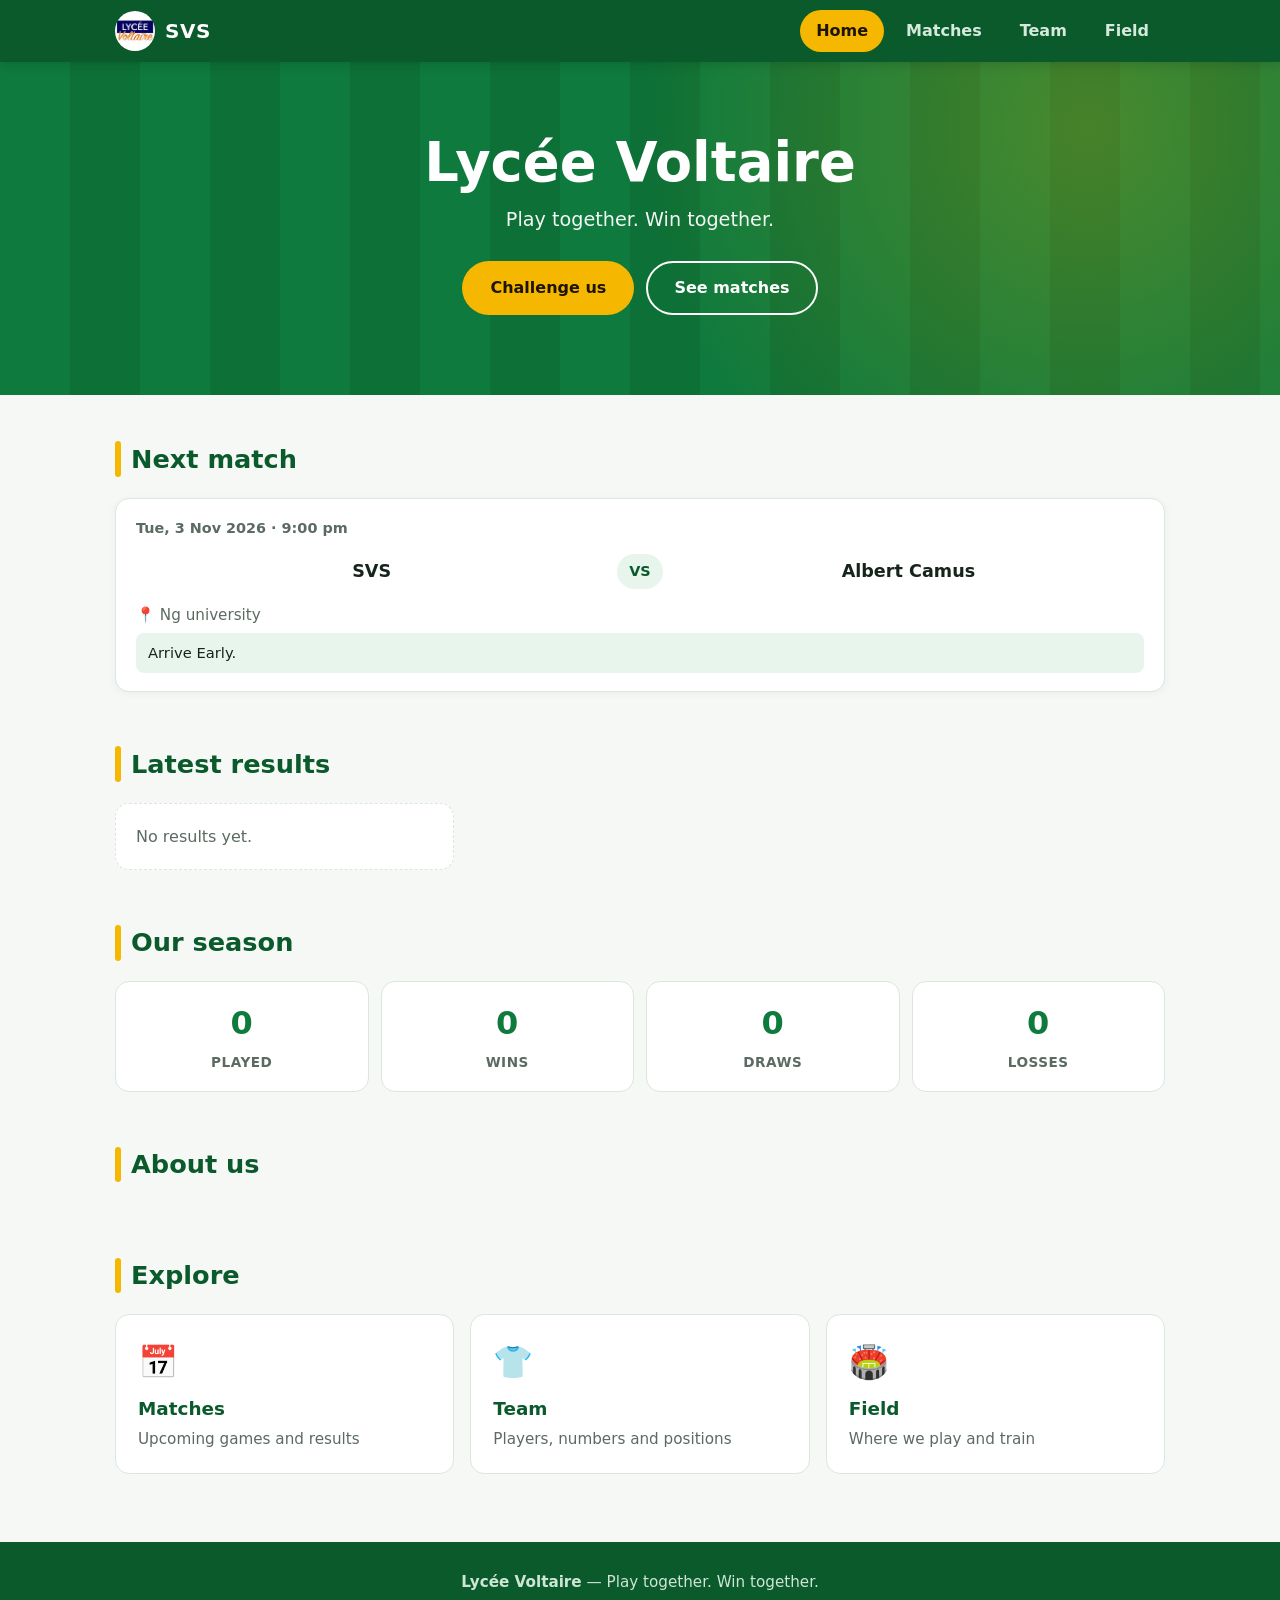
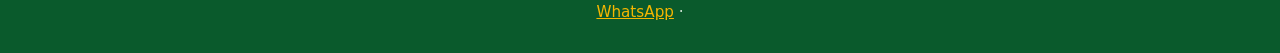
==== index.html @ 9dd1f6ec "Add files via upload" ====
<!DOCTYPE html>
<html lang="en">

<head>
  <meta charset="UTF-8">
  <meta name="viewport" content="width=device-width, initial-scale=1">
  <title>Home | Our Football Team</title>
  <meta name="description" content="Official page of our school grade football team: matches, players and our field.">
  <link rel="stylesheet" href="css/style.css">
</head>

<body data-page="home">

  <header id="site-header"></header>
  <div class="hero">
    <div class="container">
      <h1 id="hero-title"></h1>
      <p id="hero-motto"></p>
      <div class="btn-row">
        <a class="btn btn-gold" id="hero-challenge" href="#" target="_blank" rel="noopener"> Challenge us</a>
        <a class="btn btn-outline" href="matches.html">See matches</a>
      </div>
    </div>
  </div>

  <main class="container">

    <section>
      <h2>Next match</h2>
      <div id="next-match"></div>
    </section>

    <section>
      <h2>Latest results</h2>
      <div class="grid" id="recent-results"></div>
    </section>

    <section>
      <h2>Our season</h2>
      <div class="stats" id="stats"></div>
    </section>

    <section>
      <h2>About us</h2>
      <p class="lead" id="about-text"></p>
    </section>

    <section>
      <h2>Explore</h2>
      <div class="quick">
        <a href="matches.html"><span class="icon">📅</span><strong>Matches</strong><span class="desc">Upcoming games and
            results</span></a>
        <a href="team.html"><span class="icon">👕</span><strong>Team</strong><span class="desc">Players, numbers and
            positions</span></a>
        <a href="field.html"><span class="icon">🏟️</span><strong>Field</strong><span class="desc">Where we play and
            train</span></a>
      </div>
    </section>

  </main>

  <footer id="site-footer"></footer>

  <script src="js/data.js"></script>
  <script src="js/main.js"></script>
</body>

</html>
---- css/style.css ----
/* =====================================================================
   style.css  —  the look of the website
   Tip: to change the colors of the whole site, edit the :root section.
   ===================================================================== */

:root {
  --green: #0f7a3d;
  /* main team color */
  --green-dark: #0a5a2c;
  --green-light: #e8f5ed;
  --gold: #f5b700;
  /* accent color */
  --ink: #16241b;
  /* main text */
  --muted: #5b6b61;
  /* softer text */
  --bg: #f6f8f6;
  --card: #ffffff;
  --line: #dde5df;
  --win: #1b9a4b;
  --loss: #d6363f;
  --draw: #7a8a80;
  --radius: 14px;
}

* {
  box-sizing: border-box;
  margin: 0;
  padding: 0;
}

body {
  font-family: system-ui, -apple-system, "Segoe UI", Roboto, Arial, sans-serif;
  background: var(--bg);
  color: var(--ink);
  line-height: 1.6;
}

.container {
  width: min(1050px, 100% - 32px);
  margin-inline: auto;
}

a {
  color: var(--green);
}

/* ---------- Header ---------- */
#site-header {
  background: var(--green-dark);
  position: sticky;
  top: 0;
  z-index: 50;
  box-shadow: 0 2px 10px rgba(0, 0, 0, .15);
}

.header-inner {
  display: flex;
  align-items: center;
  justify-content: space-between;
  min-height: 62px;
}

.logo {
  display: flex;
  align-items: center;
  gap: 10px;
  color: #fff;
  text-decoration: none;
  font-weight: 800;
  font-size: 1.25rem;
  letter-spacing: .5px;
}

.logo-ball {
  font-size: 1.6rem;
}

.logo-img {
  width: 40px;
  height: 40px;
  object-fit: contain;
  border-radius: 50%;
}

nav {
  display: flex;
  gap: 6px;
}

nav a {
  color: #d5eadc;
  text-decoration: none;
  font-weight: 600;
  padding: 8px 16px;
  border-radius: 999px;
  transition: background .2s;
}

nav a:hover {
  background: rgba(255, 255, 255, .12);
}

nav a.active {
  background: var(--gold);
  color: #1d1500;
}

.menu-btn {
  display: none;
  background: none;
  border: 0;
  color: #fff;
  font-size: 1.8rem;
  cursor: pointer;
  padding: 4px 8px;
}

/* ---------- Hero ---------- */
.hero {
  background:
    radial-gradient(circle at 85% 20%, rgba(245, 183, 0, .25), transparent 40%),
    repeating-linear-gradient(90deg, #0f7a3d 0 70px, #0d7036 70px 140px);
  color: #fff;
  text-align: center;
  padding: 70px 0 80px;
}

.hero h1 {
  font-size: clamp(2rem, 6vw, 3.4rem);
  line-height: 1.15;
  margin-bottom: 10px;
}

.hero p {
  font-size: 1.2rem;
  opacity: .95;
  margin-bottom: 26px;
}

.page-hero {
  padding: 40px 0 44px;
}

.page-hero h1 {
  font-size: clamp(1.8rem, 5vw, 2.6rem);
}

.page-hero p {
  margin-bottom: 0;
}

/* ---------- Buttons ---------- */
.btn {
  display: inline-block;
  padding: 12px 26px;
  border-radius: 999px;
  font-weight: 700;
  text-decoration: none;
  border: 2px solid transparent;
  transition: transform .15s, box-shadow .15s;
}

.btn:hover {
  transform: translateY(-2px);
  box-shadow: 0 6px 16px rgba(0, 0, 0, .2);
}

.btn-gold {
  background: var(--gold);
  color: #1d1500;
}

.btn-green {
  background: var(--green);
  color: #fff;
}

.btn-outline {
  border-color: #fff;
  color: #fff;
}

.btn-row {
  display: flex;
  gap: 12px;
  justify-content: center;
  flex-wrap: wrap;
}

/* ---------- Sections ---------- */
section {
  padding: 44px 0 8px;
}

h2 {
  font-size: 1.6rem;
  margin-bottom: 18px;
  color: var(--green-dark);
  display: flex;
  align-items: center;
  gap: 10px;
}

h2::before {
  content: "";
  width: 6px;
  height: 1.4em;
  background: var(--gold);
  border-radius: 3px;
}

.lead {
  font-size: 1.1rem;
  color: var(--muted);
  max-width: 70ch;
}

.empty {
  color: var(--muted);
  background: var(--card);
  border: 1px dashed var(--line);
  padding: 20px;
  border-radius: var(--radius);
}

/* ---------- Cards and grids ---------- */
.card {
  background: var(--card);
  border: 1px solid var(--line);
  border-radius: var(--radius);
  padding: 18px 20px;
  box-shadow: 0 2px 8px rgba(20, 50, 30, .05);
}

.grid {
  display: grid;
  grid-template-columns: repeat(auto-fill, minmax(260px, 1fr));
  gap: 16px;
}

/* ---------- Match cards ---------- */
.match-top {
  display: flex;
  justify-content: space-between;
  align-items: center;
  gap: 8px;
  margin-bottom: 14px;
}

.match-date {
  font-size: .9rem;
  color: var(--muted);
  font-weight: 600;
}

.match-teams {
  display: grid;
  grid-template-columns: 1fr auto 1fr;
  align-items: center;
  gap: 10px;
  text-align: center;
}

.match-teams .team-a,
.match-teams .team-b {
  font-weight: 800;
  font-size: 1.1rem;
}

.vs {
  background: var(--green-light);
  color: var(--green-dark);
  font-weight: 800;
  border-radius: 999px;
  padding: 6px 12px;
  font-size: .9rem;
}

.score {
  font-size: 1.8rem;
  font-weight: 900;
  color: var(--green-dark);
  white-space: nowrap;
}

.match-place {
  margin-top: 14px;
  color: var(--muted);
  font-size: .95rem;
}

.match-notes {
  margin-top: 6px;
  font-size: .92rem;
  background: var(--green-light);
  padding: 8px 12px;
  border-radius: 8px;
}

.badge {
  font-size: .75rem;
  font-weight: 800;
  padding: 3px 10px;
  border-radius: 999px;
  color: #fff;
  letter-spacing: .5px;
}

.badge.win {
  background: var(--win);
}

.badge.loss {
  background: var(--loss);
}

.badge.draw {
  background: var(--draw);
}

/* ---------- Stats ---------- */
.stats {
  display: grid;
  grid-template-columns: repeat(4, 1fr);
  gap: 12px;
}

.stat {
  background: var(--card);
  border: 1px solid var(--line);
  border-radius: var(--radius);
  padding: 16px 8px;
  text-align: center;
}

.stat-num {
  display: block;
  font-size: 2rem;
  font-weight: 900;
  color: var(--green);
}

.stat-label {
  font-size: .85rem;
  color: var(--muted);
  font-weight: 600;
  text-transform: uppercase;
  letter-spacing: .5px;
}

/* ---------- Quick links on home ---------- */
.quick {
  display: grid;
  grid-template-columns: repeat(auto-fit, minmax(220px, 1fr));
  gap: 16px;
}

.quick a {
  text-decoration: none;
  color: inherit;
  display: block;
  background: var(--card);
  border: 1px solid var(--line);
  border-radius: var(--radius);
  padding: 22px;
  transition: transform .15s, border-color .15s;
}

.quick a:hover {
  transform: translateY(-3px);
  border-color: var(--green);
}

.quick .icon {
  font-size: 2rem;
}

.quick strong {
  display: block;
  font-size: 1.15rem;
  margin: 6px 0 2px;
  color: var(--green-dark);
}

.quick span.desc {
  color: var(--muted);
  font-size: .95rem;
}

/* ---------- Team page ---------- */
.coach-card {
  display: inline-flex;
  flex-direction: column;
  background: var(--green-light);
  border-left: 5px solid var(--green);
  padding: 10px 20px;
  border-radius: 10px;
  margin-top: 18px;
}

.coach-label {
  font-size: .8rem;
  text-transform: uppercase;
  color: var(--muted);
  font-weight: 700;
  letter-spacing: .5px;
}

.group-title {
  margin: 26px 0 12px;
  color: var(--green-dark);
  font-size: 1.15rem;
}

.player {
  display: flex;
  align-items: center;
  gap: 14px;
}

.shirt {
  width: 50px;
  height: 50px;
  flex: none;
  border-radius: 12px;
  background: var(--green);
  color: #fff;
  font-weight: 900;
  font-size: 1.4rem;
  display: grid;
  place-items: center;
  border-bottom: 4px solid var(--gold);
}

.player-pos {
  color: var(--muted);
  font-size: .9rem;
}

.captain {
  display: inline-grid;
  place-items: center;
  width: 22px;
  height: 22px;
  margin-left: 6px;
  border-radius: 50%;
  background: var(--gold);
  color: #1d1500;
  font-size: .75rem;
  font-weight: 900;
}

/* ---------- Field page ---------- */
.info-list {
  display: grid;
  grid-template-columns: repeat(auto-fit, minmax(160px, 1fr));
  gap: 14px;
  margin-top: 20px;
}

.info-item {
  background: var(--card);
  border: 1px solid var(--line);
  border-radius: var(--radius);
  padding: 14px 18px;
}

.info-item .k {
  font-size: .8rem;
  text-transform: uppercase;
  color: var(--muted);
  font-weight: 700;
  letter-spacing: .5px;
}

.info-item .v {
  font-weight: 700;
}

.two-col {
  display: grid;
  grid-template-columns: repeat(auto-fit, minmax(280px, 1fr));
  gap: 18px;
}

ul.clean {
  list-style: none;
}

ul.clean li {
  padding: 8px 0 8px 28px;
  position: relative;
  border-bottom: 1px solid var(--line);
}

ul.clean li:last-child {
  border-bottom: 0;
}

ul.clean li::before {
  content: "✓";
  position: absolute;
  left: 0;
  color: var(--green);
  font-weight: 900;
}

table {
  width: 100%;
  border-collapse: collapse;
}

td {
  padding: 10px 4px;
  border-bottom: 1px solid var(--line);
}

td:last-child {
  text-align: right;
  font-weight: 700;
}

tr:last-child td {
  border-bottom: 0;
}

.map-box {
  margin-top: 18px;
  border-radius: var(--radius);
  overflow: hidden;
  border: 1px solid var(--line);
}

.map-box iframe {
  width: 100%;
  height: 360px;
  border: 0;
  display: block;
}

/* ---------- Footer ---------- */
#site-footer {
  background: var(--green-dark);
  color: #cfe5d6;
  margin-top: 60px;
  padding: 28px 0;
  text-align: center;
  font-size: .95rem;
}

#site-footer a {
  color: var(--gold);
}

#site-footer p+p {
  margin-top: 6px;
}

/* ---------- Phones ---------- */
@media (max-width: 700px) {
  .menu-btn {
    display: block;
  }

  nav {
    display: none;
    position: absolute;
    left: 0;
    right: 0;
    top: 62px;
    background: var(--green-dark);
    flex-direction: column;
    padding: 10px 16px 16px;
  }

  nav.open {
    display: flex;
  }

  nav a {
    padding: 12px 16px;
  }

  .stats {
    grid-template-columns: repeat(2, 1fr);
  }

  .hero {
    padding: 50px 0 56px;
  }
}
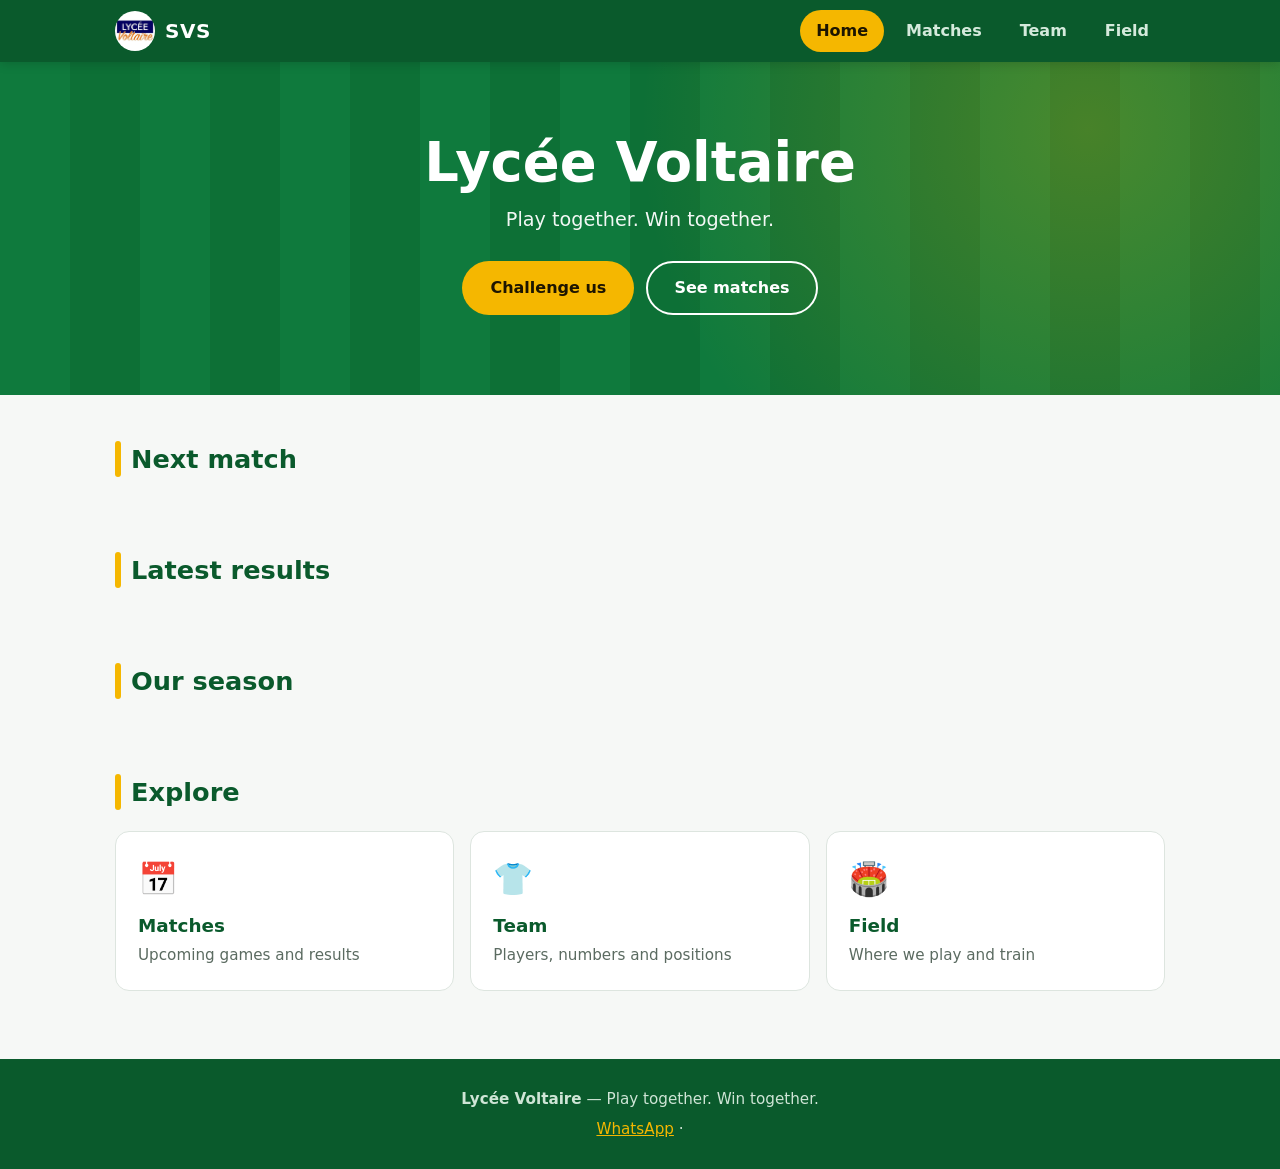
==== commit cb0caf58: "Remove 'About us' section from index.html Removed 'About us' section from the HTML." ====
--- a/index.html
+++ b/index.html
@@ -7,6 +7,7 @@
   <title>Home | Our Football Team</title>
   <meta name="description" content="Official page of our school grade football team: matches, players and our field.">
   <link rel="stylesheet" href="css/style.css">
+  <link rel="icon" href="images/svsphoto.jpg">
 </head>
 
 <body data-page="home">
@@ -40,10 +41,6 @@
       <div class="stats" id="stats"></div>
     </section>
 
-    <section>
-      <h2>About us</h2>
-      <p class="lead" id="about-text"></p>
-    </section>
 
     <section>
       <h2>Explore</h2>
@@ -65,4 +62,4 @@
   <script src="js/main.js"></script>
 </body>
 
-</html>+</html>
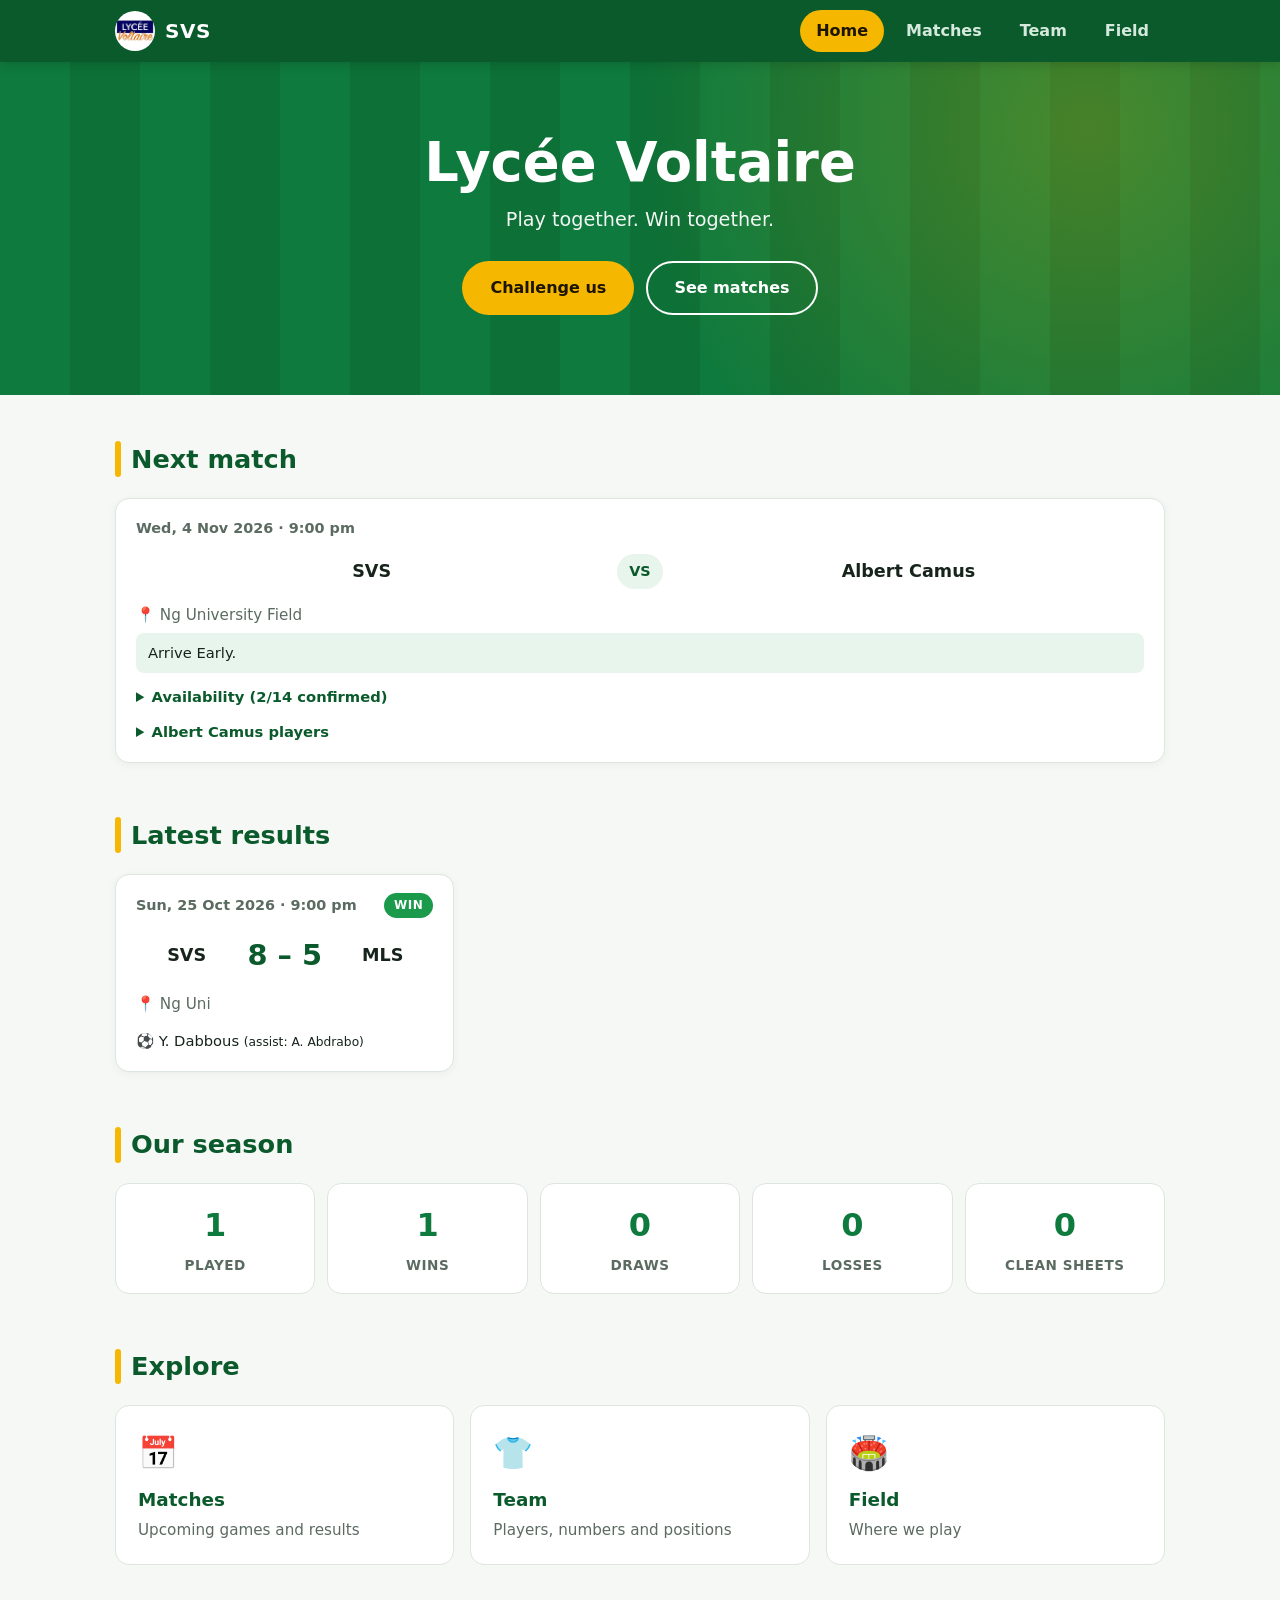
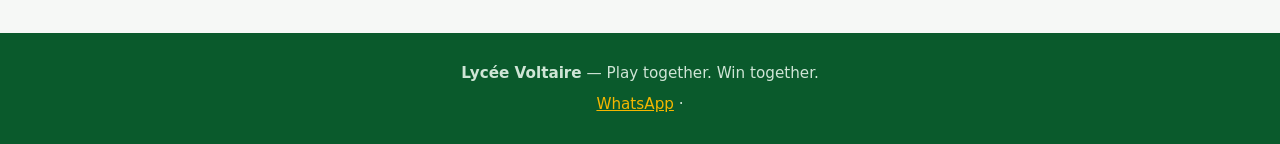
==== commit 6cb36fe7: "Modify 'Field' link description in index.html Updated the description for the 'Field' link in index." ====
--- a/index.html
+++ b/index.html
@@ -49,8 +49,7 @@
             results</span></a>
         <a href="team.html"><span class="icon">👕</span><strong>Team</strong><span class="desc">Players, numbers and
             positions</span></a>
-        <a href="field.html"><span class="icon">🏟️</span><strong>Field</strong><span class="desc">Where we play and
-            train</span></a>
+        <a href="field.html"><span class="icon">🏟️</span><strong>Field</strong><span class="desc">Where we play</span></a>
       </div>
     </section>
 
--- a/css/style.css
+++ b/css/style.css
@@ -557,6 +557,28 @@
   margin-top: 6px;
 }
 
+
+/* --------- stats edit --------- */
+
+.stats { grid-template-columns: repeat(auto-fit, minmax(120px, 1fr)); } /* replaces the 4-column rule */
+.more { margin-top: 12px; font-size: .92rem; }
+.more summary { cursor: pointer; font-weight: 700; color: var(--green-dark); }
+.chips { display: flex; flex-wrap: wrap; gap: 6px; margin-top: 8px; }
+.chip { padding: 3px 10px; border-radius: 999px; font-size: .82rem; font-weight: 600;
+        background: #eef1ef; color: var(--muted); border: 1px solid var(--line); }
+.chip.yes   { background: #dff3e6; color: #11633a; border-color: #b7e0c5; }
+.chip.no    { background: #fde4e5; color: #a3222b; border-color: #f4b9bc; text-decoration: line-through; }
+.chip.maybe { background: #fff2cc; color: #7a5a00; border-color: #f0d98a; }
+.goals { margin-top: 12px; font-size: .92rem; line-height: 1.7; }
+
+/* --------- field edit ---------  */
+
+.field-card .match-date { display: block; margin-bottom: 6px; }
+.field-title { font-size: 1.2rem; color: var(--green-dark); margin: 4px 0 2px; }
+.field-vs { color: var(--muted); font-weight: 600; }
+.field-card .map-box iframe { height: 240px; }
+
+
 /* ---------- Phones ---------- */
 @media (max-width: 700px) {
   .menu-btn {
@@ -589,4 +611,4 @@
   .hero {
     padding: 50px 0 56px;
   }
-}+}
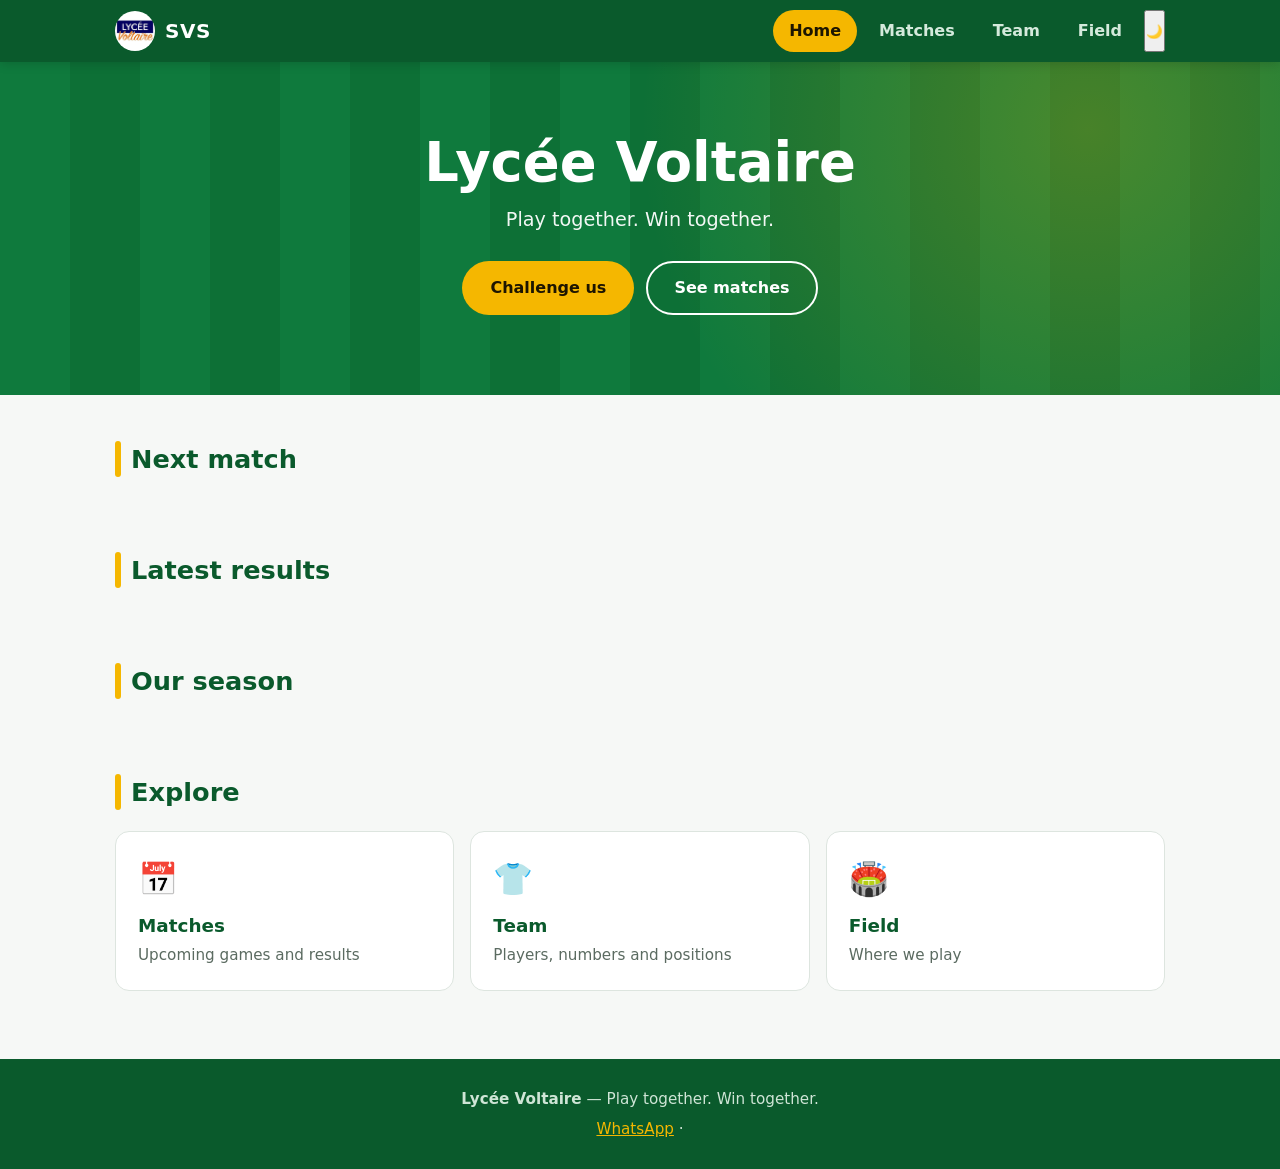
==== commit 38497aaf: "Add countdown div to index.html" ====
--- a/index.html
+++ b/index.html
@@ -23,6 +23,7 @@
       </div>
     </div>
   </div>
+  <div class="container"><div id="countdown" class="countdown"></div></div>
 
   <main class="container">
 
